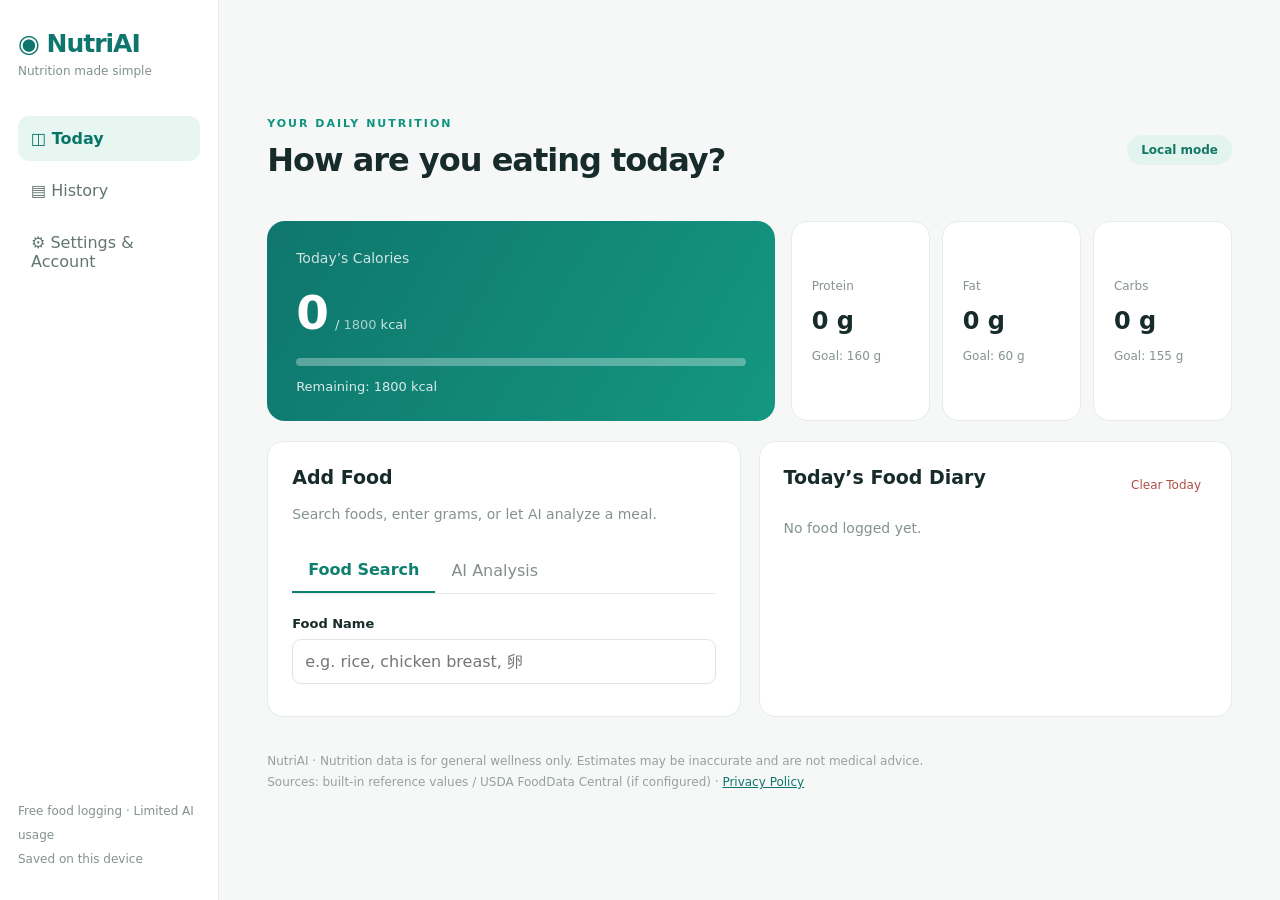
==== index.html @ 921624fd "Add files via upload" ====
<!doctype html><html lang="en"><head><meta charset="utf-8"><meta name="viewport" content="width=device-width,initial-scale=1"><meta name="theme-color" content="#0f766e"><title>NutriAI — 饮食记录</title><link rel="stylesheet" href="styles.css"></head><body><div class="app"><aside class="sidebar"><div class="brand">◉ NutriAI <small>Nutrition made simple</small></div><nav><button class="nav active" data-page="today">◫ Today</button><button class="nav" data-page="history">▤ History</button><button class="nav" data-page="settings">⚙ Settings & Account</button></nav><div class="side-note">Free food logging · Limited AI usage<br><span id="sync-status">Saved on this device</span></div></aside><main><header><div><p class="eyebrow">YOUR DAILY NUTRITION</p><h1 id="page-title">How are you eating today?</h1><p class="muted" id="today-date"></p></div><span class="pill" id="mode-pill">Local mode</span></header><section id="today-page"><div class="summary"><div class="hero"><span>Today’s Calories</span><div class="big"><b id="total-kcal">0</b><span> / <span id="target-kcal">1800</span> kcal</span></div><div class="progress"><i id="cal-progress"></i></div><p id="remaining-text">Remaining: 1800 kcal</p></div><div class="macro-grid"><div class="macro"><span>Protein</span><b id="protein-val">0 g</b><small id="protein-target">Goal: 160 g</small></div><div class="macro"><span>Fat</span><b id="fat-val">0 g</b><small id="fat-target">Goal: 60 g</small></div><div class="macro"><span>Carbs</span><b id="carb-val">0 g</b><small id="carb-target">Goal: 155 g</small></div></div></div><div class="columns"><section class="panel"><h2>Add Food</h2><p class="muted">Search foods, enter grams, or let AI analyze a meal.</p><div class="tabs"><button class="tab active" data-tab="search">Food Search</button><button class="tab" data-tab="ai">AI Analysis</button></div><div id="search-tab"><label>Food Name</label><input id="food-search" placeholder="e.g. rice, chicken breast, 卵" autocomplete="off"><div id="search-results" class="results"></div><div id="selected-food" class="hidden"><div class="selected"><strong id="selected-name"></strong><span id="selected-source"></span></div><label>Serving Weight (g)</label><input type="number" id="food-grams" value="100" min="1" max="10000"><p class="preview" id="food-preview"></p><div class="actions"><select id="meal-type"><option value="Breakfast">Breakfast</option><option value="Lunch">Lunch</option><option value="Dinner">Dinner</option><option value="Snack">Snack</option></select><button class="primary" id="add-food">Add to Diary</button></div></div></div><div id="ai-tab" class="hidden"><label>Describe What You Ate</label><textarea id="ai-prompt" rows="4" placeholder="e.g. 250g skinless chicken thigh and 150g cooked rice"></textarea><label>Upload Food or Nutrition Label (Optional)</label><input type="file" id="ai-image" accept="image/jpeg,image/png,image/webp"><small>Max 2 MB. Images are sent to the AI provider for analysis and are not stored by this site.</small><button class="primary full" id="analyze-btn">Analyze with AI</button><p id="ai-message" class="muted"></p><div id="ai-results"></div></div></section><section class="panel"><div class="panel-title"><h2>Today’s Food Diary</h2><button class="link" id="clear-today">Clear Today</button></div><div id="meal-list" class="meal-list"><p class="muted">No food logged yet.</p></div></section></div></section><section id="history-page" class="hidden"><div class="panel"><h2>Last 14 Days</h2><p class="muted">Your diary is saved on this device; sign in to sync it.</p><div id="history-list"></div><button id="export-btn" class="secondary">Export CSV</button></div></section><section id="settings-page" class="hidden"><div class="columns"><div class="panel"><h2>Daily Nutrition Goals</h2><label>Calories (kcal)</label><input type="number" id="set-kcal" min="500" max="6000"><label>Protein (g)</label><input type="number" id="set-protein" min="0" max="500"><label>Fat (g)</label><input type="number" id="set-fat" min="0" max="300"><label>Carbs (g)</label><input type="number" id="set-carb" min="0" max="800"><button id="save-targets" class="primary full">Save Goals</button></div><div class="panel"><h2>Cloud Account</h2><p class="muted">You can log meals without signing in. Cloud sync requires Supabase setup.</p><div id="logged-out"><label>Email</label><input type="email" id="email" placeholder="you@example.com"><label>Password (at least 8 characters)</label><input type="password" id="password" placeholder="Enter password"><div class="actions"><button id="sign-in" class="primary">Sign In</button><button id="sign-up" class="secondary">Sign Up</button></div></div><div id="logged-in" class="hidden"><p id="account-email"></p><button id="sync-now" class="secondary">Sync Now</button> <button id="sign-out" class="secondary">Sign Out</button><button id="delete-account" class="danger">Delete Cloud Account & Data</button></div><p class="muted" id="auth-message"></p></div></div></section><footer>NutriAI · Nutrition data is for general wellness only. Estimates may be inaccurate and are not medical advice.<br>Sources: built-in reference values / USDA FoodData Central (if configured) · <a href="privacy.html">Privacy Policy</a></footer></main></div><script src="config.js"></script><script src="app.js"></script></body></html>
---- styles.css ----
:root{font-family:Inter,system-ui,-apple-system,'Segoe UI',sans-serif;color:#172b2a;background:#f5f8f7}*{box-sizing:border-box}body{margin:0}button,input,textarea,select{font:inherit}button{cursor:pointer}a{color:#0f766e}.app{min-height:100vh;display:flex}.sidebar{width:236px;background:#fff;border-right:1px solid #e5ece9;padding:29px 18px;display:flex;flex-direction:column;gap:38px;position:sticky;top:0;height:100vh}.brand{font-size:25px;font-weight:800;color:#0f766e;letter-spacing:-1px}.brand small{display:block;font-size:12px;letter-spacing:0;font-weight:400;color:#81918e;margin-top:6px}.sidebar nav{display:grid;gap:7px}.nav{border:0;background:transparent;color:#637573;text-align:left;padding:13px;border-radius:11px}.nav.active,.nav:hover{background:#e8f6f1;color:#087567;font-weight:700}.side-note{margin-top:auto;font-size:12px;line-height:2;color:#85928f}main{width:min(1150px,100%);padding:38px 48px;margin:auto}header{display:flex;justify-content:space-between;align-items:center;margin-bottom:28px}h1{font-size:32px;letter-spacing:-1px;margin:5px 0}h2{font-size:19px;margin:0 0 15px}.eyebrow{font-size:11px;letter-spacing:2px;color:#0e9380;font-weight:800}.muted{color:#84938f;font-size:14px;line-height:1.6}.pill{background:#e2f4ed;color:#137965;padding:8px 14px;border-radius:30px;font-size:12px;font-weight:700}.summary{display:grid;grid-template-columns:1.15fr 1fr;gap:16px;margin-bottom:20px}.hero{background:linear-gradient(120deg,#0f766e,#149780);color:#fff;border-radius:18px;padding:27px 29px}.hero>span{opacity:.8;font-size:14px}.big{margin:18px 0;display:flex;align-items:baseline;gap:8px}.big b{font-size:47px;letter-spacing:-2px}.big span{font-size:13px;opacity:.8}.progress{height:8px;background:#ffffff50;border-radius:8px;overflow:hidden}.progress i{display:block;height:100%;width:0;background:#b4f5d7;border-radius:8px}.hero p{font-size:13px;margin-bottom:0;opacity:.85}.macro-grid{display:grid;grid-template-columns:repeat(3,1fr);gap:12px}.macro,.panel{background:#fff;border:1px solid #e5ece9;border-radius:16px}.macro{padding:20px;display:flex;flex-direction:column;justify-content:center;gap:14px}.macro span,.macro small{color:#85938f;font-size:12px}.macro b{font-size:24px}.columns{display:grid;grid-template-columns:1fr 1fr;gap:18px}.panel{padding:24px;min-width:0}.tabs{display:flex;border-bottom:1px solid #e6ece9;margin:22px 0}.tab{background:none;border:0;padding:12px 16px;color:#82908c}.tab.active{color:#0e806f;border-bottom:2px solid #0e806f;font-weight:700}label{display:block;font-size:13px;font-weight:650;margin:16px 0 8px}input:not([type=file]),textarea,select{width:100%;border:1px solid #dce5e1;background:#fff;padding:12px;border-radius:9px;outline-color:#0f766e}input[type=file]{max-width:100%;font-size:13px}textarea{resize:vertical}button.primary{background:#0e8070;color:#fff;border:0;border-radius:9px;padding:12px 18px;font-weight:700}button.secondary{background:#edf5f2;color:#166f61;border:0;border-radius:9px;padding:12px 16px}.danger{background:#fff2f2;color:#b42318;border:1px solid #f5c8c8;border-radius:9px;padding:12px;margin-top:12px}.full{width:100%;margin-top:17px}.actions{display:flex;gap:9px;align-items:center;margin-top:12px}.actions select{flex:1}.results{margin-top:8px;max-height:240px;overflow:auto}.result{display:flex;justify-content:space-between;gap:12px;align-items:center;padding:12px;border:1px solid #e5ece9;background:white;border-radius:8px;width:100%;text-align:left;margin-bottom:5px}.result:hover{background:#eff9f5}.result small{color:#899894}.selected{display:flex;justify-content:space-between;gap:10px;margin-top:14px}.selected span{font-size:12px;color:#84938f}.preview{color:#0e8070;font-weight:650}.meal-list{display:grid;gap:12px}.meal-row{display:flex;justify-content:space-between;gap:12px;border-bottom:1px solid #eef1ef;padding:12px 0}.meal-row strong{display:block;font-size:14px}.meal-row small{display:block;color:#8b9995;margin-top:6px}.meal-row button,.link{border:0;background:transparent;color:#b04d46}.panel-title{display:flex;align-items:center;justify-content:space-between}.link{font-size:12px}.hidden{display:none!important}.ai-item{border:1px solid #dce9e3;padding:13px;border-radius:9px;margin:9px 0}.ai-item p{font-size:12px;color:#85938f}.ai-item button{margin-top:6px}.history-row{display:flex;justify-content:space-between;padding:15px 0;border-bottom:1px solid #edf1ef}footer{font-size:12px;color:#95a19e;line-height:1.8;margin-top:34px}@media(max-width:900px){.sidebar{width:80px;padding:25px 8px}.brand{font-size:14px}.brand small,.side-note{display:none}.nav{font-size:0;text-align:center}.nav:first-letter{font-size:19px}main{padding:25px}.summary{grid-template-columns:1fr}.columns{grid-template-columns:1fr}}@media(max-width:560px){.app{display:block}.sidebar{height:auto;width:100%;position:static;padding:12px 15px;display:flex;flex-direction:row;align-items:center;gap:12px}.brand{font-size:18px;white-space:nowrap}.sidebar nav{display:flex;flex:1;justify-content:end;gap:0}.nav{padding:10px;font-size:0}.nav:first-letter{font-size:18px}main{padding:20px 14px}h1{font-size:25px}.hero{padding:22px}.big b{font-size:38px}.macro{padding:13px;gap:8px}.macro b{font-size:19px}.macro-grid{gap:6px}.panel{padding:18px}.pill{font-size:10px;padding:6px 8px}}
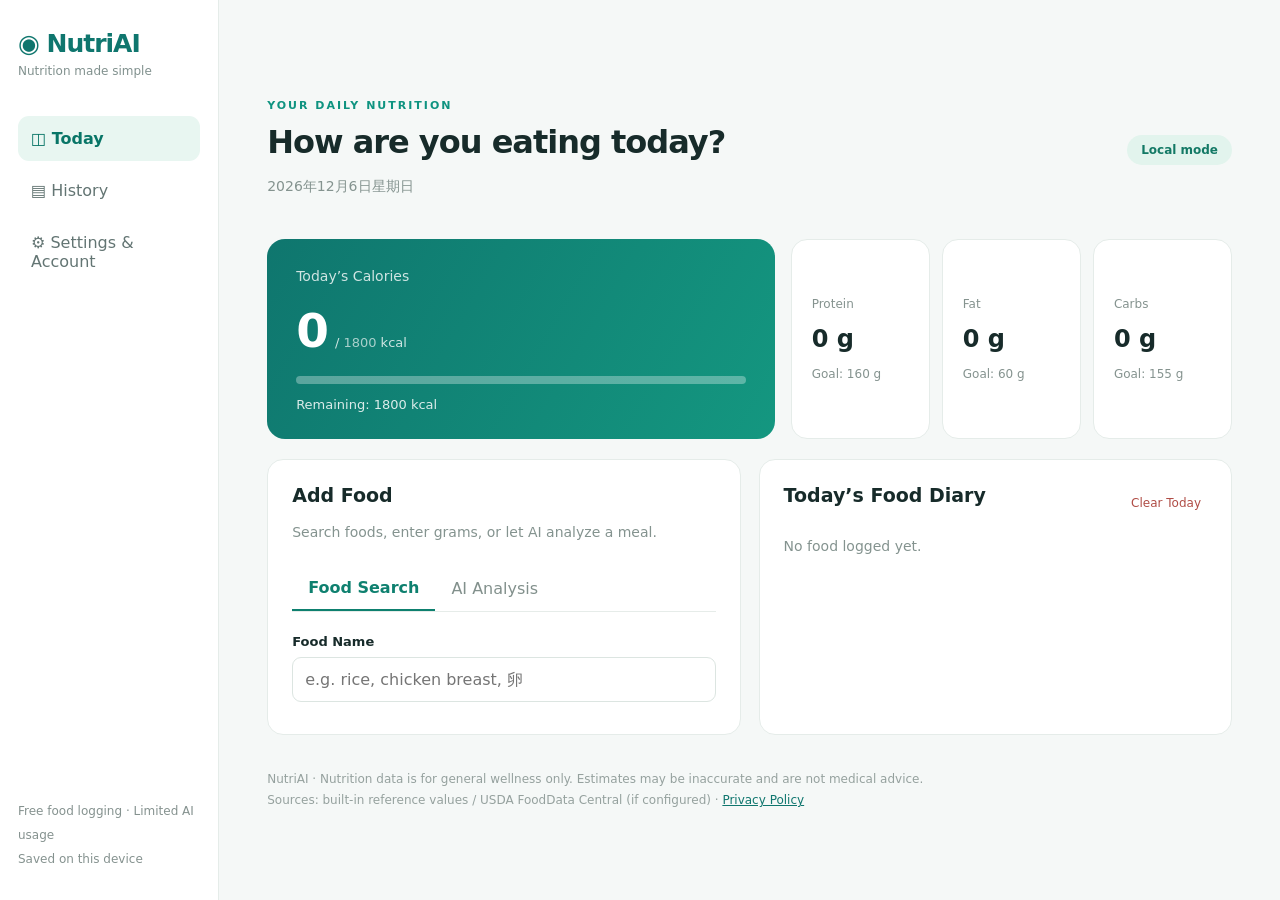
==== commit 15c13bf5: "Update index.html" ====
--- a/index.html
+++ b/index.html
@@ -1 +1 @@
-<!doctype html><html lang="en"><head><meta charset="utf-8"><meta name="viewport" content="width=device-width,initial-scale=1"><meta name="theme-color" content="#0f766e"><title>NutriAI — 饮食记录</title><link rel="stylesheet" href="styles.css"></head><body><div class="app"><aside class="sidebar"><div class="brand">◉ NutriAI <small>Nutrition made simple</small></div><nav><button class="nav active" data-page="today">◫ Today</button><button class="nav" data-page="history">▤ History</button><button class="nav" data-page="settings">⚙ Settings & Account</button></nav><div class="side-note">Free food logging · Limited AI usage<br><span id="sync-status">Saved on this device</span></div></aside><main><header><div><p class="eyebrow">YOUR DAILY NUTRITION</p><h1 id="page-title">How are you eating today?</h1><p class="muted" id="today-date"></p></div><span class="pill" id="mode-pill">Local mode</span></header><section id="today-page"><div class="summary"><div class="hero"><span>Today’s Calories</span><div class="big"><b id="total-kcal">0</b><span> / <span id="target-kcal">1800</span> kcal</span></div><div class="progress"><i id="cal-progress"></i></div><p id="remaining-text">Remaining: 1800 kcal</p></div><div class="macro-grid"><div class="macro"><span>Protein</span><b id="protein-val">0 g</b><small id="protein-target">Goal: 160 g</small></div><div class="macro"><span>Fat</span><b id="fat-val">0 g</b><small id="fat-target">Goal: 60 g</small></div><div class="macro"><span>Carbs</span><b id="carb-val">0 g</b><small id="carb-target">Goal: 155 g</small></div></div></div><div class="columns"><section class="panel"><h2>Add Food</h2><p class="muted">Search foods, enter grams, or let AI analyze a meal.</p><div class="tabs"><button class="tab active" data-tab="search">Food Search</button><button class="tab" data-tab="ai">AI Analysis</button></div><div id="search-tab"><label>Food Name</label><input id="food-search" placeholder="e.g. rice, chicken breast, 卵" autocomplete="off"><div id="search-results" class="results"></div><div id="selected-food" class="hidden"><div class="selected"><strong id="selected-name"></strong><span id="selected-source"></span></div><label>Serving Weight (g)</label><input type="number" id="food-grams" value="100" min="1" max="10000"><p class="preview" id="food-preview"></p><div class="actions"><select id="meal-type"><option value="Breakfast">Breakfast</option><option value="Lunch">Lunch</option><option value="Dinner">Dinner</option><option value="Snack">Snack</option></select><button class="primary" id="add-food">Add to Diary</button></div></div></div><div id="ai-tab" class="hidden"><label>Describe What You Ate</label><textarea id="ai-prompt" rows="4" placeholder="e.g. 250g skinless chicken thigh and 150g cooked rice"></textarea><label>Upload Food or Nutrition Label (Optional)</label><input type="file" id="ai-image" accept="image/jpeg,image/png,image/webp"><small>Max 2 MB. Images are sent to the AI provider for analysis and are not stored by this site.</small><button class="primary full" id="analyze-btn">Analyze with AI</button><p id="ai-message" class="muted"></p><div id="ai-results"></div></div></section><section class="panel"><div class="panel-title"><h2>Today’s Food Diary</h2><button class="link" id="clear-today">Clear Today</button></div><div id="meal-list" class="meal-list"><p class="muted">No food logged yet.</p></div></section></div></section><section id="history-page" class="hidden"><div class="panel"><h2>Last 14 Days</h2><p class="muted">Your diary is saved on this device; sign in to sync it.</p><div id="history-list"></div><button id="export-btn" class="secondary">Export CSV</button></div></section><section id="settings-page" class="hidden"><div class="columns"><div class="panel"><h2>Daily Nutrition Goals</h2><label>Calories (kcal)</label><input type="number" id="set-kcal" min="500" max="6000"><label>Protein (g)</label><input type="number" id="set-protein" min="0" max="500"><label>Fat (g)</label><input type="number" id="set-fat" min="0" max="300"><label>Carbs (g)</label><input type="number" id="set-carb" min="0" max="800"><button id="save-targets" class="primary full">Save Goals</button></div><div class="panel"><h2>Cloud Account</h2><p class="muted">You can log meals without signing in. Cloud sync requires Supabase setup.</p><div id="logged-out"><label>Email</label><input type="email" id="email" placeholder="you@example.com"><label>Password (at least 8 characters)</label><input type="password" id="password" placeholder="Enter password"><div class="actions"><button id="sign-in" class="primary">Sign In</button><button id="sign-up" class="secondary">Sign Up</button></div></div><div id="logged-in" class="hidden"><p id="account-email"></p><button id="sync-now" class="secondary">Sync Now</button> <button id="sign-out" class="secondary">Sign Out</button><button id="delete-account" class="danger">Delete Cloud Account & Data</button></div><p class="muted" id="auth-message"></p></div></div></section><footer>NutriAI · Nutrition data is for general wellness only. Estimates may be inaccurate and are not medical advice.<br>Sources: built-in reference values / USDA FoodData Central (if configured) · <a href="privacy.html">Privacy Policy</a></footer></main></div><script src="config.js"></script><script src="app.js"></script></body></html>
+<!doctype html><html lang="en"><head><meta charset="utf-8"><meta name="viewport" content="width=device-width,initial-scale=1"><meta name="theme-color" content="#0f766e"><title>NutriAI — 饮食记录</title><link rel="stylesheet" href="styles.css"></head><body><div class="app"><aside class="sidebar"><div class="brand">◉ NutriAI <small>Nutrition made simple</small></div><nav><button class="nav active" data-page="today">◫ Today</button><button class="nav" data-page="history">▤ History</button><button class="nav" data-page="settings">⚙ Settings & Account</button></nav><div class="side-note">Free food logging · Limited AI usage<br><span id="sync-status">Saved on this device</span></div></aside><main><header><div><p class="eyebrow">YOUR DAILY NUTRITION</p><h1 id="page-title">How are you eating today?</h1><p class="muted" id="today-date"></p></div><span class="pill" id="mode-pill">Local mode</span></header><section id="today-page"><div class="summary"><div class="hero"><span>Today’s Calories</span><div class="big"><b id="total-kcal">0</b><span> / <span id="target-kcal">1800</span> kcal</span></div><div class="progress"><i id="cal-progress"></i></div><p id="remaining-text">Remaining: 1800 kcal</p></div><div class="macro-grid"><div class="macro"><span>Protein</span><b id="protein-val">0 g</b><small id="protein-target">Goal: 160 g</small></div><div class="macro"><span>Fat</span><b id="fat-val">0 g</b><small id="fat-target">Goal: 60 g</small></div><div class="macro"><span>Carbs</span><b id="carbs-target">0 g</b><small id="carb-target">Goal: 155 g</small></div></div></div><div class="columns"><section class="panel"><h2>Add Food</h2><p class="muted">Search foods, enter grams, or let AI analyze a meal.</p><div class="tabs"><button class="tab active" data-tab="search">Food Search</button><button class="tab" data-tab="ai">AI Analysis</button></div><div id="search-tab"><label>Food Name</label><input id="food-search" placeholder="e.g. rice, chicken breast, 卵" autocomplete="off"><div id="search-results" class="results"></div><div id="selected-food" class="hidden"><div class="selected"><strong id="selected-name"></strong><span id="selected-source"></span></div><label>Serving Weight (g)</label><input type="number" id="food-grams" value="100" min="1" max="10000"><p class="preview" id="food-preview"></p><div class="actions"><select id="meal-type"><option value="Breakfast">Breakfast</option><option value="Lunch">Lunch</option><option value="Dinner">Dinner</option><option value="Snack">Snack</option></select><button class="primary" id="add-food">Add to Diary</button></div></div></div><div id="ai-tab" class="hidden"><label>Describe What You Ate</label><textarea id="ai-prompt" rows="4" placeholder="e.g. 250g skinless chicken thigh and 150g cooked rice"></textarea><label>Upload Food or Nutrition Label (Optional)</label><input type="file" id="ai-image" accept="image/jpeg,image/png,image/webp"><small>Max 2 MB. Images are sent to the AI provider for analysis and are not stored by this site.</small><button class="primary full" id="analyze-btn">Analyze with AI</button><p id="ai-message" class="muted"></p><div id="ai-results"></div></div></section><section class="panel"><div class="panel-title"><h2>Today’s Food Diary</h2><button class="link" id="clear-today">Clear Today</button></div><div id="meal-list" class="meal-list"><p class="muted">No food logged yet.</p></div></section></div></section><section id="history-page" class="hidden"><div class="panel"><h2>Last 14 Days</h2><p class="muted">Your diary is saved on this device; sign in to sync it.</p><div id="history-list"></div><button id="export-btn" class="secondary">Export CSV</button></div></section><section id="settings-page" class="hidden"><div class="columns"><div class="panel"><h2>Daily Nutrition Goals</h2><label>Calories (kcal)</label><input type="number" id="set-kcal" min="500" max="6000"><label>Protein (g)</label><input type="number" id="set-protein" min="0" max="500"><label>Fat (g)</label><input type="number" id="set-fat" min="0" max="300"><label>Carbs (g)</label><input type="number" id="set-carbs" min="0" max="800"><button id="save-targets" class="primary full">Save Goals</button></div><div class="panel"><h2>Cloud Account</h2><p class="muted">You can log meals without signing in. Cloud sync requires Supabase setup.</p><div id="logged-out"><label>Email</label><input type="email" id="email" placeholder="you@example.com"><label>Password (at least 8 characters)</label><input type="password" id="password" placeholder="Enter password"><div class="actions"><button id="sign-in" class="primary">Sign In</button><button id="sign-up" class="secondary">Sign Up</button></div></div><div id="logged-in" class="hidden"><p id="account-email"></p><button id="sync-now" class="secondary">Sync Now</button> <button id="sign-out" class="secondary">Sign Out</button><button id="delete-account" class="danger">Delete Cloud Account & Data</button></div><p class="muted" id="auth-message"></p></div></div></section><footer>NutriAI · Nutrition data is for general wellness only. Estimates may be inaccurate and are not medical advice.<br>Sources: built-in reference values / USDA FoodData Central (if configured) · <a href="privacy.html">Privacy Policy</a></footer></main></div><script src="config.js"></script><script src="app.js"></script></body></html>
